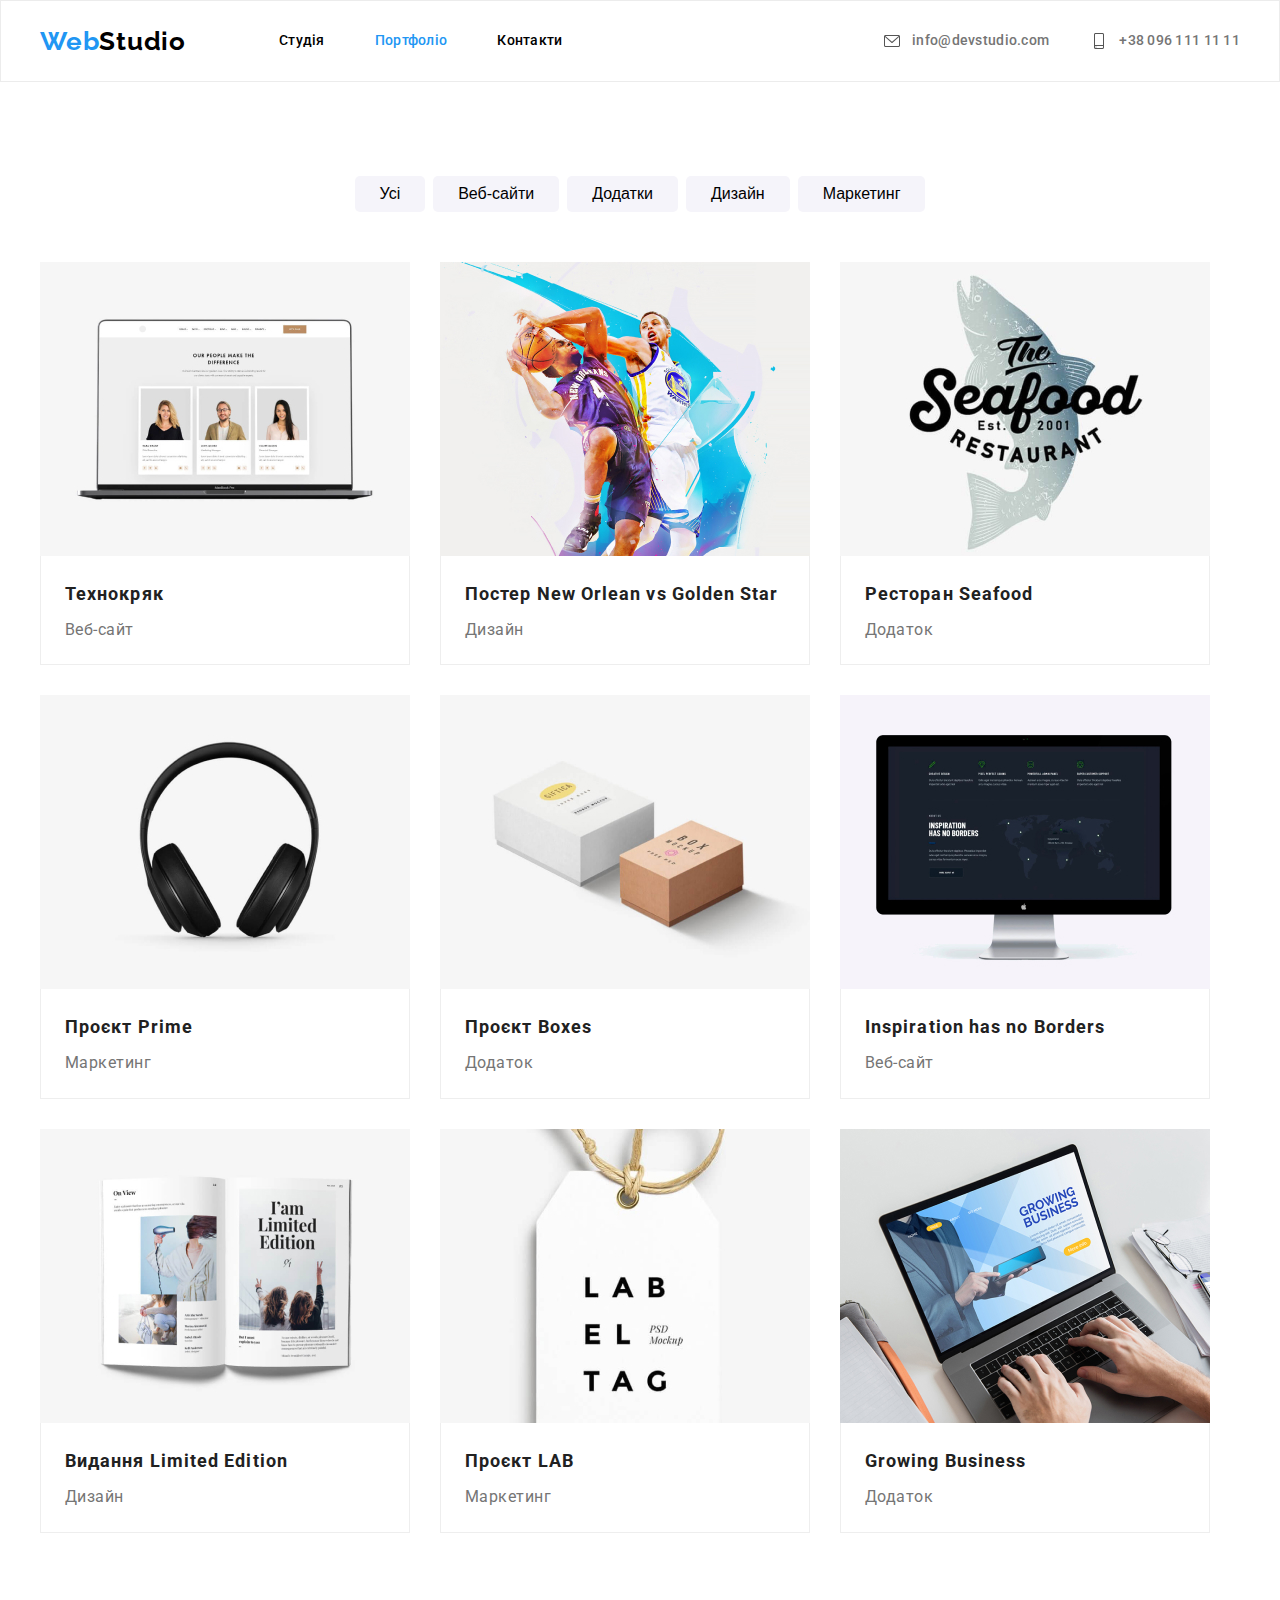
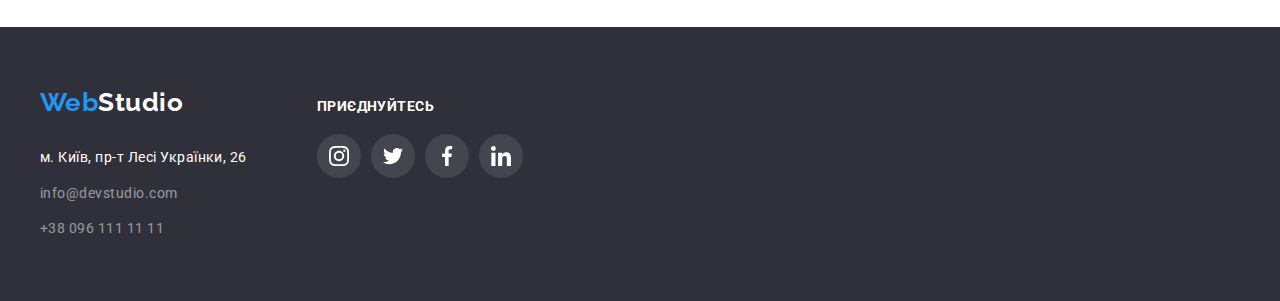
==== portfolio.html @ 11185744 "Initial commit" ====
<!DOCTYPE html>
<html lang="uk">
<head>
    <meta charset="UTF-8">
    <meta http-equiv="X-UA-Compatible" content="IE=edge">
    <meta name="viewport" content="width=device-width, initial-scale=1.0">
    <title>Portfolio</title>
    <link href="https://fonts.googleapis.com/css2?family=Roboto:wght@400;500;700;900&display=swap" rel="stylesheet">
    <link href="https://fonts.googleapis.com/css2?family=Raleway:wght@700&display=swap" rel="stylesheet">
    <link rel="stylesheet" href="https://cdnjs.cloudflare.com/ajax/libs/modern-normalize/1.1.0/modern-normalize.min.css" integrity="sha512-wpPYUAdjBVSE4KJnH1VR1HeZfpl1ub8YT/NKx4PuQ5NmX2tKuGu6U/JRp5y+Y8XG2tV+wKQpNHVUX03MfMFn9Q==" crossorigin="anonymous" referrerpolicy="no-referrer" />
    <link rel="stylesheet" href="styles/style1.css">
</head>
<body>
    <header>
        <div class="container">
            <nav>
                <a class="logo" href="index.html"><span>Web</span>Studio</a>
                <ul class="menu">
                    <li><a href="./index.html">Студія</a></li>
                    <li><a href="./portfolio.html" class="st">Портфоліо</a></li>
                    <li><a href="">Контакти</a></li>
                </ul>
            </nav>
                <ul class="address">
                    <li><a class="info" href="mailto:info@devstudio.com"><svg>
                        <use href="./imeges/page1/sprite.svg#icon-a1"></use>
                    </svg>info@devstudio.com</a></li>
                    <li><a class="info" href="tel:+380961111111"><svg>
                        <use href="./imeges/page1/sprite.svg#icon-a2"></use>
                    </svg>+38 096 111 11 11</a></li>
                </ul>
        </div>
    </header>
    <main>
        <section>
            <div class="container">
                <ul class="button">
                    <li><button type="button" class="but">Усі</button></li>
                    <li><button type="button" class="but">Веб-сайти</button></li>
                    <li><button type="button" class="but">Додатки</button></li>
                    <li><button type="button" class="but">Дизайн</button></li>
                    <li><button type="button" class="but">Маркетинг</button></li>
                </ul>

                <ul class="img">
                    <li>
                        <a href="">
                            <img src="./imeges/page2/img1.jpg" alt="" width="360">
                            <div>
                                <h3>Технокряк</h3>
                                <p>Веб-сайт</p>
                            </div>
                        </a>
                    </li>
                    <li>
                        <a href="">
                            <img src="./imeges/page2/img2.jpg" alt="" width="360">
                            <div>
                                <h3>Постер New Orlean vs Golden Star</h3>
                                <p>Дизайн</p>
                            </div>
                        </a>
                    </li>
                    <li>
                        <a href="">
                            <img src="./imeges/page2/img3.jpg" alt="" width="360">
                            <div>
                                <h3>Ресторан Seafood</h3>
                                <p>Додаток</p>
                            </div>
                        </a>
                    </li>
                    <li>
                        <a href="">
                            <img src="./imeges/page2/img4.jpg" alt="" width="360">
                            <div>
                                <h3>Проєкт Prime</h3>
                                <p>Маркетинг</p>
                            </div>
                        </a>
                    </li>
                    <li>
                        <a href="">
                            <img src="./imeges/page2/img5.jpg" alt="" width="360">
                            <div>
                                <h3>Проєкт Boxes</h3>
                                <p>Додаток</p>
                            </div>
                        </a>
                    </li>
                    <li>
                        <a href="">
                            <img src="./imeges/page2/img6.jpg" alt="" width="360">
                            <div>
                                <h3>Inspiration has no Borders</h3>
                                <p>Веб-сайт</p>
                            </div>
                        </a>
                    </li>
                    <li>
                        <a href="">
                            <img src="./imeges/page2/img7.jpg" alt="" width="360">
                            <div>
                                <h3>Видання Limited Edition</h3>
                                <p>Дизайн</p>
                            </div>
                        </a>
                    </li>
                    <li>
                        <a href="">
                            <img src="./imeges/page2/img8.jpg" alt="" width="360">
                            <div>
                                <h3>Проєкт LAB</h3>
                                <p>Маркетинг</p>
                            </div>
                        </a>
                    </li>
                    <li>
                        <a href="">
                            <img src="./imeges/page2/img9.jpg" alt="" width="360">
                            <div>
                                <h3>Growing Business</h3>
                                <p>Додаток</p>
                            </div>
                        </a>
                    </li>
                </ul>
            </div>
        </section>
    </main>
    <footer>
        <div class="container section_foot">
                <div class="foot">
                    <a class="logo1" href=""><span>Web</span>Studio</a>
                    <address class="address1">
                        <ul>
                            <li><a class="a" href="" target="_blank" rel="noopener noreferrer">м. Київ, пр-т Лесі Українки, 26</a></li>
                            <li><a href="mailto:info@devstudio.com">info@devstudio.com</a></li>
                            <li><a href="tel:+380961111111">+38 096 111 11 11</a></li>
                        </ul>
                    </address>
                </div>
                <div class="div">
                    <h3>приєднуйтесь</h3>
                    <ul>
                        <li>
                            <a href="">
                                <svg width="20" height="20">
                                    <use href="./imeges/page1/sprite1.svg#icon-instagram"></use>
                                </svg>
                            </a>
                        </li>
                        <li>
                            <a href="">
                                <svg width="20" height="20">
                                    <use href="./imeges/page1/sprite1.svg#icon-twitter"></use>
                                </svg>
                            </a>
                        </li>
                        <li>
                            <a href="">
                                <svg width="20" height="20">
                                    <use href="./imeges/page1/sprite1.svg#icon-facebook"></use>
                                </svg>
                            </a>
                        </li>
                        <li>
                            <a href="">
                                <svg width="20" height="20">
                                    <use href="./imeges/page1/sprite1.svg#icon-linkedin"></use>
                                </svg>
                            </a>
                        </li>
                    </ul>
                </div>
        </div>
    </footer>
</body>
</html>
---- styles/style1.css ----
:root{
    --main-color: #2196F3;
    --text-color: black;
    --ph-color: #757575;
    --bg-color: #2F303A;
    --text-color-2: white;
    --title-color: #212121;
    --but-color: #F5F4FA;
    --svg-color: #555555;
}
body {
    margin: 0;
    font-family: 'Roboto', sans-serif;
    letter-spacing: 0.03em;
}

.container {
    width: 1200px;
    padding-left: 15px;
    padding-right: 15px;
    margin: 0 auto;
}

.logo {
    text-decoration: none;
    font-family: 'Raleway';
    font-weight: 700;
    font-size: 26px;
    line-height: 1.19;
    letter-spacing: 0.03em;
}

.logo span {
    color: var(--main-color);
}

.menu {
    list-style-type: none;
    padding: 0;
    margin: 0;
    margin-left: 93px;
    display: flex;
    gap: 50px;
}

/* .menu li {
    display: inline-block;
    margin: 10px 20px;
    font-weight: bold;
} */

.menu a {
    display: block;
    font-weight: 500;
    font-size: 14px;
    line-height: 1.14;
    letter-spacing: 0.02em;
    padding: 32px 0;
}

header {
    border: 1px solid #ECECEC;
}

header .container {
    display: flex;
    justify-content: space-between;
}

header a {
    text-decoration: none;
    color: var(--text-color);
    transition: all 0.3s ease;
}
.st{
    color: var(--main-color);
}
header a:hover,
header a:focus {
    color: var(--main-color);
    fill: var(--main-color);
}

nav {
    display: flex;
    align-items: center;
}

.info {
    display: flex;
    align-items: center;
    font-weight: 500;
    font-size: 14px;
    line-height: 1.14;
    letter-spacing: 0.02em;
    color: var(--ph-color);
    fill: var(--svg-color);
}

.info svg {
    width: 20px;
    height: 16px;
    margin-right: 10px;
}
.address{
    list-style-type: none;
    padding: 0;
    display: flex;
    gap: 40px;
    margin: 0;
    align-items: center;
}
/* .address li {
    display: inline-block;
    margin: 0 20px;
} */
section{
    padding: 94px 0;
}
.button {
    display: flex;
    align-items: center;
    justify-content: center;
    gap: 8px;
    margin: 0;
    padding: 0;
    margin-bottom: 50px;
}

.button li {
    list-style-type: none;
}

.but {
    padding: 5px 25px;
    border: 0;
    background: var(--but-color);
    border-radius: 5px;
    color: var(--text-color);
    font-weight: 500;
    font-size: 16px;
    line-height: 1.6;
    transition: all .5s ease;
}

.but:hover,
.but:focus {
    background-color: var(--main-color);
    color: var(--text-color-2);
    box-shadow: 0 0 10px rgba(0, 0, 0, 0.5);
}



.img {
    /* display: grid;
    grid-template-columns: repeat(3, 360px);
    grid-gap: 50px;
    padding: 0;
    margin: auto;
    width: 1180px; */
    display: flex;
    flex-wrap: wrap;
    gap: 30px;
    margin: 0;
    padding: 0;
}
.img div{
    border-left: 1px solid #EEEEEE;
    border-bottom: 1px solid #EEEEEE;
    border-right: 1px solid #EEEEEE;
    padding: 20px 24px;
}
.img h3 {
    font-weight: 700;
    font-size: 18px;
    line-height: 2;
    letter-spacing: 0.06em;
    color: var(--title-color);
    margin: 0;
    margin-bottom: 4px;
}

.img p {
    font-weight: 400;
    font-size: 16px;
    line-height: 1.8;
    letter-spacing: 0.03em;
    color: var(--ph-color);
    margin: 0;
}
.img a{
    text-decoration: none;
    transition: all .5s ease;
    display: block;
}
.img img{
    display: block;
    max-width: 100%;
    height: auto;
    width: 100%;
}
.img li {
    /* width: 360px;
    height: 420px;
    box-shadow: 0 0 10px rgba(0, 0, 0, 0.5); */
    list-style-type: none;
}

.img a:hover,
.img a:focus{
    box-shadow: 0px 1px 1px rgba(0, 0, 0, 0.12), 0px 4px 4px rgba(0, 0, 0, 0.06), 1px 4px 6px rgba(0, 0, 0, 0.16);
}



footer {
    background-color: var(--bg-color);
    padding: 60px 0;
}
.section_foot {
    display: flex;
    align-items: baseline;
}
/* .foot {
    height: 252px;
    display: flex;
    align-items: center;
    gap: 70px;
    margin-left: 200px;
} */
.address1{
    margin: 0;
    margin-top: 28px;
}
.address1 a {
    text-decoration: none;
    font-style: normal;
    font-weight: 400;
    font-size: 14px;
    line-height: 1.7;
    color: var(--text-color-2);
    opacity: 0.5;
    transition: all 0.3s ease;
}
.address1 a:hover,
.address1 a:focus{
    color: var(--main-color);
    opacity: 1;
}
.address1 li:first-of-type{
    margin-bottom: 12px;
}
.address1 li:nth-of-type(2){
    margin-bottom: 12px;
}

.address1 .a {
    opacity: 1;
}

.logo1 {
    text-decoration: none;
    font-family: 'Raleway';
    font-weight: 700;
    font-size: 26px;
    line-height: 1.19;
    color: var(--text-color-2);
}

.logo1 span {
    color: var(--main-color);
}

.foot ul {
    padding: 0;
    margin: 0;
}

.foot li {
    list-style-type: none;
}

.foot h3 {
    font-weight: 700;
    font-size: 14px;
    line-height: 1.14;
    letter-spacing: 0.03em;
    text-transform: uppercase;
    color: var(--text-color-2);
}

.div h3 {
    font-family: 'Roboto';
    font-style: normal;
    font-weight: 700;
    font-size: 14px;
    line-height: 16px;
    letter-spacing: 0.03em;
    text-transform: uppercase;
    color: var(--text-color-2);
    margin: 0;
    margin-bottom: 20px;
}

.div ul {
    display: flex;
    flex-direction: row;
    align-items: flex-start;
    gap: 10px;
    margin: 0;
    padding: 0;
}

.div li {
    display: flex;
}

.div a {
    width: 44px;
    height: 44px;
    /* fill: rgba(255, 255, 255, 0.1); */
    fill: var(--text-color-2);
    background-color: rgba(255, 255, 255, 0.1);
    border-radius: 50%;
    transition: all .3s ease;
    display: flex;
    align-items: center;
    justify-content: center;
}

.div a:hover,
.div a:focus {
    background-color: var(--main-color);
}
.div{
    margin-left: 70px;
}
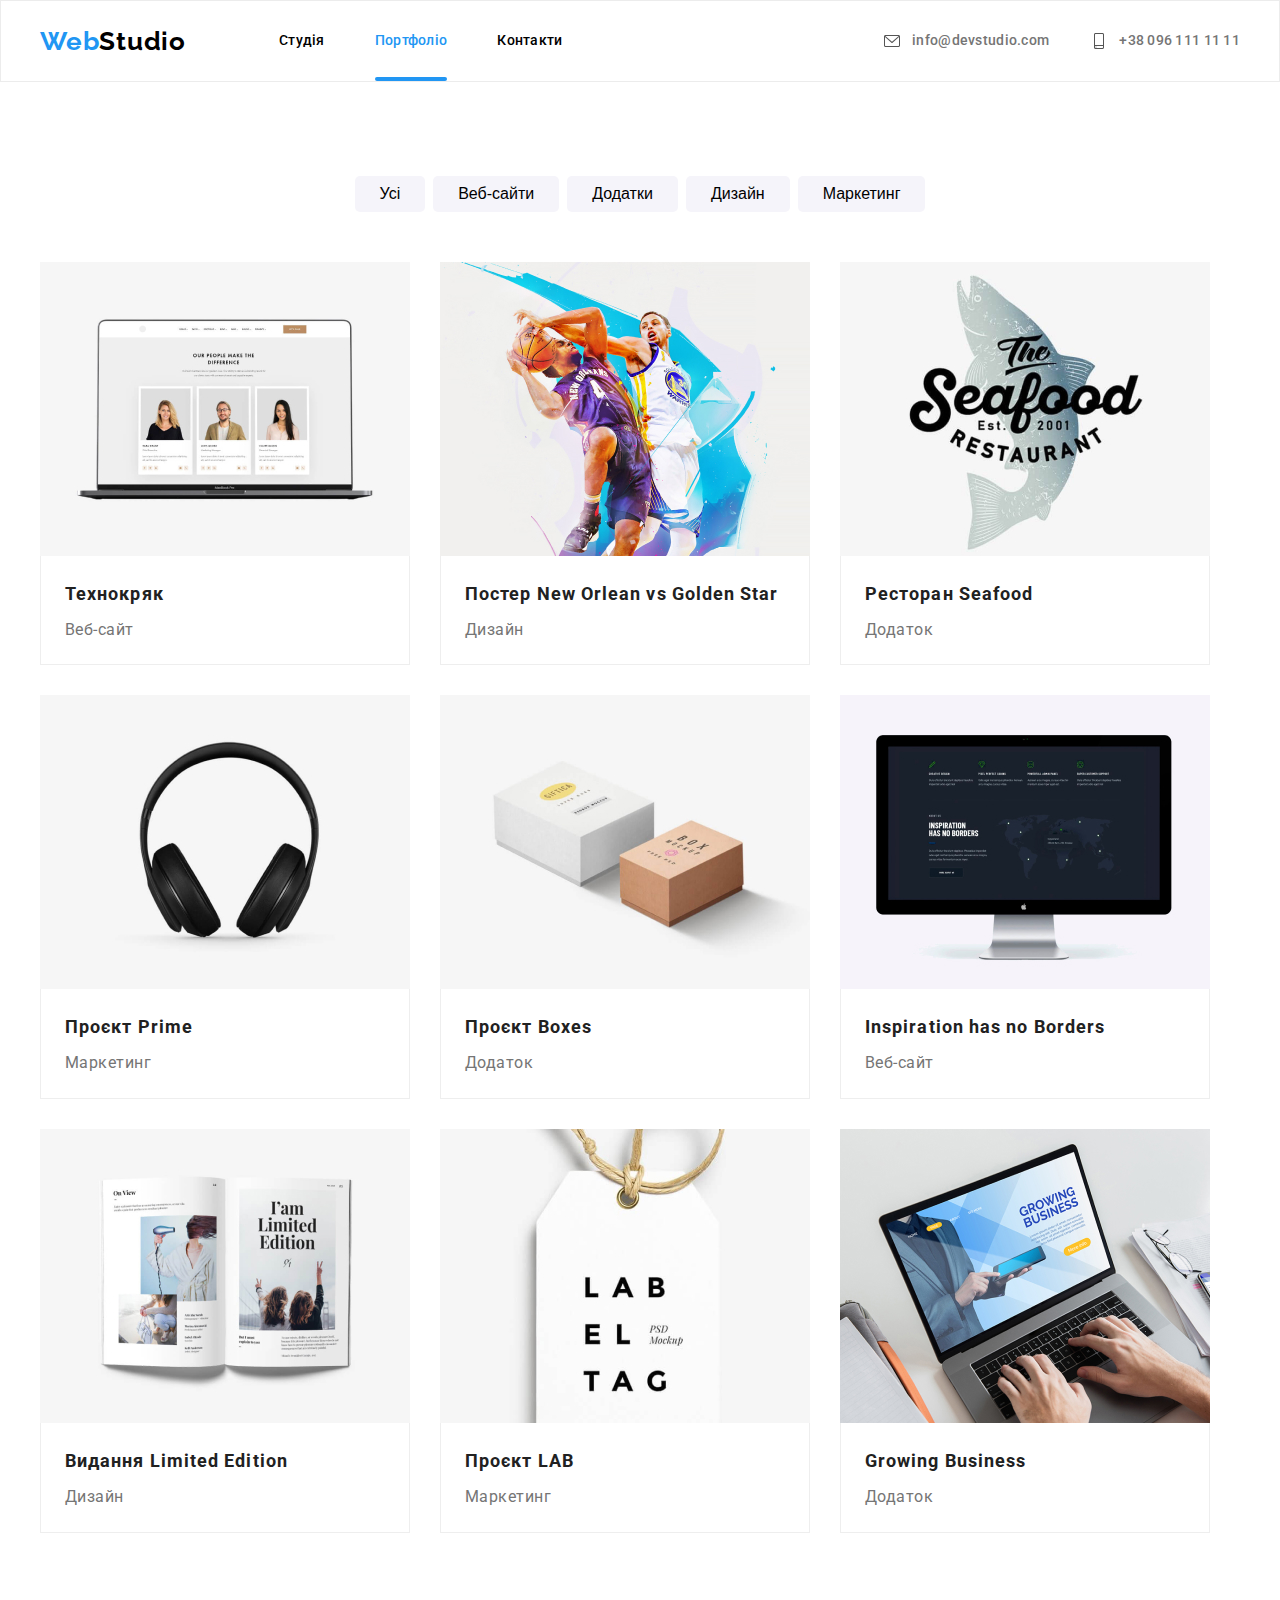
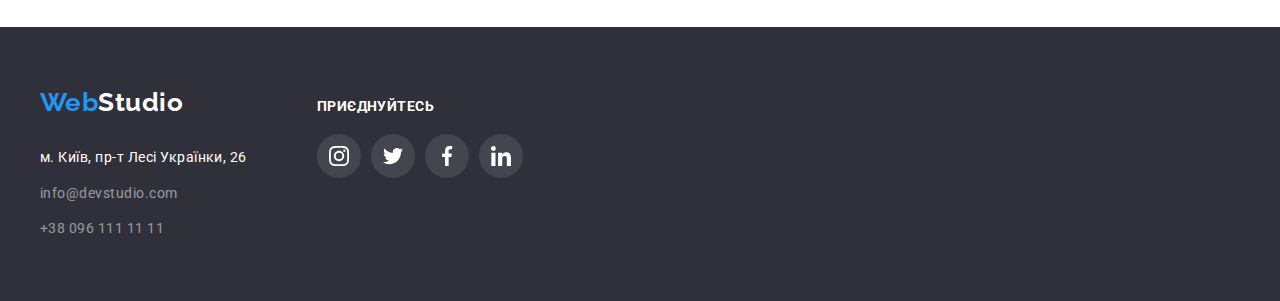
==== commit 77956d77: "дз5" ====
--- a/portfolio.html
+++ b/portfolio.html
@@ -1,5 +1,6 @@
 <!DOCTYPE html>
 <html lang="uk">
+
 <head>
     <meta charset="UTF-8">
     <meta http-equiv="X-UA-Compatible" content="IE=edge">
@@ -7,9 +8,12 @@
     <title>Portfolio</title>
     <link href="https://fonts.googleapis.com/css2?family=Roboto:wght@400;500;700;900&display=swap" rel="stylesheet">
     <link href="https://fonts.googleapis.com/css2?family=Raleway:wght@700&display=swap" rel="stylesheet">
-    <link rel="stylesheet" href="https://cdnjs.cloudflare.com/ajax/libs/modern-normalize/1.1.0/modern-normalize.min.css" integrity="sha512-wpPYUAdjBVSE4KJnH1VR1HeZfpl1ub8YT/NKx4PuQ5NmX2tKuGu6U/JRp5y+Y8XG2tV+wKQpNHVUX03MfMFn9Q==" crossorigin="anonymous" referrerpolicy="no-referrer" />
+    <link rel="stylesheet" href="https://cdnjs.cloudflare.com/ajax/libs/modern-normalize/1.1.0/modern-normalize.min.css"
+        integrity="sha512-wpPYUAdjBVSE4KJnH1VR1HeZfpl1ub8YT/NKx4PuQ5NmX2tKuGu6U/JRp5y+Y8XG2tV+wKQpNHVUX03MfMFn9Q=="
+        crossorigin="anonymous" referrerpolicy="no-referrer" />
     <link rel="stylesheet" href="styles/style1.css">
 </head>
+
 <body>
     <header>
         <div class="container">
@@ -21,14 +25,14 @@
                     <li><a href="">Контакти</a></li>
                 </ul>
             </nav>
-                <ul class="address">
-                    <li><a class="info" href="mailto:info@devstudio.com"><svg>
-                        <use href="./imeges/page1/sprite.svg#icon-a1"></use>
-                    </svg>info@devstudio.com</a></li>
-                    <li><a class="info" href="tel:+380961111111"><svg>
-                        <use href="./imeges/page1/sprite.svg#icon-a2"></use>
-                    </svg>+38 096 111 11 11</a></li>
-                </ul>
+            <ul class="address">
+                <li><a class="info" href="mailto:info@devstudio.com"><svg>
+                            <use href="./imeges/page1/sprite.svg#icon-a1"></use>
+                        </svg>info@devstudio.com</a></li>
+                <li><a class="info" href="tel:+380961111111"><svg>
+                            <use href="./imeges/page1/sprite.svg#icon-a2"></use>
+                        </svg>+38 096 111 11 11</a></li>
+            </ul>
         </div>
     </header>
     <main>
@@ -45,8 +49,13 @@
                 <ul class="img">
                     <li>
                         <a href="">
-                            <img src="./imeges/page2/img1.jpg" alt="" width="360">
-                            <div>
+                            <div class="div2">
+                                <img src="./imeges/page2/img1.jpg" alt="" width="360">
+                                <p>Ресурс пропонує комплексні пропозиції з різним рівнем функціоналу та сервісів. Все це
+                                    дозволить відвідувачу отримати вичерпні відомості про компанію чи приватну особу.
+                                </p>
+                            </div>
+                            <div class="div1">
                                 <h3>Технокряк</h3>
                                 <p>Веб-сайт</p>
                             </div>
@@ -54,8 +63,13 @@
                     </li>
                     <li>
                         <a href="">
-                            <img src="./imeges/page2/img2.jpg" alt="" width="360">
-                            <div>
+                            <div class="div2">
+                                <img src="./imeges/page2/img2.jpg" alt="" width="360">
+                                <p>Ресурс пропонує комплексні пропозиції з різним рівнем функціоналу та сервісів. Все це
+                                    дозволить відвідувачу отримати вичерпні відомості про компанію чи приватну особу.
+                                </p>
+                            </div>
+                            <div class="div1">
                                 <h3>Постер New Orlean vs Golden Star</h3>
                                 <p>Дизайн</p>
                             </div>
@@ -63,8 +77,13 @@
                     </li>
                     <li>
                         <a href="">
-                            <img src="./imeges/page2/img3.jpg" alt="" width="360">
-                            <div>
+                            <div class="div2">
+                                <img src="./imeges/page2/img3.jpg" alt="" width="360">
+                                <p>Ресурс пропонує комплексні пропозиції з різним рівнем функціоналу та сервісів. Все це
+                                    дозволить відвідувачу отримати вичерпні відомості про компанію чи приватну особу.
+                                </p>
+                            </div>
+                            <div class="div1">
                                 <h3>Ресторан Seafood</h3>
                                 <p>Додаток</p>
                             </div>
@@ -72,8 +91,13 @@
                     </li>
                     <li>
                         <a href="">
-                            <img src="./imeges/page2/img4.jpg" alt="" width="360">
-                            <div>
+                            <div class="div2">
+                                <img src="./imeges/page2/img4.jpg" alt="" width="360">
+                                <p>Ресурс пропонує комплексні пропозиції з різним рівнем функціоналу та сервісів. Все це
+                                    дозволить відвідувачу отримати вичерпні відомості про компанію чи приватну особу.
+                                </p>
+                            </div>
+                            <div class="div1">
                                 <h3>Проєкт Prime</h3>
                                 <p>Маркетинг</p>
                             </div>
@@ -81,8 +105,13 @@
                     </li>
                     <li>
                         <a href="">
-                            <img src="./imeges/page2/img5.jpg" alt="" width="360">
-                            <div>
+                            <div class="div2">
+                                <img src="./imeges/page2/img5.jpg" alt="" width="360">
+                                <p>Ресурс пропонує комплексні пропозиції з різним рівнем функціоналу та сервісів. Все це
+                                    дозволить відвідувачу отримати вичерпні відомості про компанію чи приватну особу.
+                                </p>
+                            </div>
+                            <div class="div1">
                                 <h3>Проєкт Boxes</h3>
                                 <p>Додаток</p>
                             </div>
@@ -90,8 +119,13 @@
                     </li>
                     <li>
                         <a href="">
-                            <img src="./imeges/page2/img6.jpg" alt="" width="360">
-                            <div>
+                            <div class="div2">
+                                <img src="./imeges/page2/img6.jpg" alt="" width="360">
+                                <p>Ресурс пропонує комплексні пропозиції з різним рівнем функціоналу та сервісів. Все це
+                                    дозволить відвідувачу отримати вичерпні відомості про компанію чи приватну особу.
+                                </p>
+                            </div>
+                            <div class="div1">
                                 <h3>Inspiration has no Borders</h3>
                                 <p>Веб-сайт</p>
                             </div>
@@ -99,8 +133,13 @@
                     </li>
                     <li>
                         <a href="">
-                            <img src="./imeges/page2/img7.jpg" alt="" width="360">
-                            <div>
+                            <div class="div2">
+                                <img src="./imeges/page2/img7.jpg" alt="" width="360">
+                                <p>Ресурс пропонує комплексні пропозиції з різним рівнем функціоналу та сервісів. Все це
+                                    дозволить відвідувачу отримати вичерпні відомості про компанію чи приватну особу.
+                                </p>
+                            </div>
+                            <div class="div1">
                                 <h3>Видання Limited Edition</h3>
                                 <p>Дизайн</p>
                             </div>
@@ -108,8 +147,13 @@
                     </li>
                     <li>
                         <a href="">
-                            <img src="./imeges/page2/img8.jpg" alt="" width="360">
-                            <div>
+                            <div class="div2">
+                                <img src="./imeges/page2/img8.jpg" alt="" width="360">
+                                <p>Ресурс пропонує комплексні пропозиції з різним рівнем функціоналу та сервісів. Все це
+                                    дозволить відвідувачу отримати вичерпні відомості про компанію чи приватну особу.
+                                </p>
+                            </div>
+                            <div class="div1">
                                 <h3>Проєкт LAB</h3>
                                 <p>Маркетинг</p>
                             </div>
@@ -117,8 +161,13 @@
                     </li>
                     <li>
                         <a href="">
-                            <img src="./imeges/page2/img9.jpg" alt="" width="360">
-                            <div>
+                            <div class="div2">
+                                <img src="./imeges/page2/img9.jpg" alt="" width="360">
+                                <p>Ресурс пропонує комплексні пропозиції з різним рівнем функціоналу та сервісів. Все це
+                                    дозволить відвідувачу отримати вичерпні відомості про компанію чи приватну особу.
+                                </p>
+                            </div>
+                            <div class="div1">
                                 <h3>Growing Business</h3>
                                 <p>Додаток</p>
                             </div>
@@ -130,50 +179,52 @@
     </main>
     <footer>
         <div class="container section_foot">
-                <div class="foot">
-                    <a class="logo1" href=""><span>Web</span>Studio</a>
-                    <address class="address1">
-                        <ul>
-                            <li><a class="a" href="" target="_blank" rel="noopener noreferrer">м. Київ, пр-т Лесі Українки, 26</a></li>
-                            <li><a href="mailto:info@devstudio.com">info@devstudio.com</a></li>
-                            <li><a href="tel:+380961111111">+38 096 111 11 11</a></li>
-                        </ul>
-                    </address>
-                </div>
-                <div class="div">
-                    <h3>приєднуйтесь</h3>
+            <div class="foot">
+                <a class="logo1" href=""><span>Web</span>Studio</a>
+                <address class="address1">
                     <ul>
-                        <li>
-                            <a href="">
-                                <svg width="20" height="20">
-                                    <use href="./imeges/page1/sprite1.svg#icon-instagram"></use>
-                                </svg>
-                            </a>
-                        </li>
-                        <li>
-                            <a href="">
-                                <svg width="20" height="20">
-                                    <use href="./imeges/page1/sprite1.svg#icon-twitter"></use>
-                                </svg>
-                            </a>
-                        </li>
-                        <li>
-                            <a href="">
-                                <svg width="20" height="20">
-                                    <use href="./imeges/page1/sprite1.svg#icon-facebook"></use>
-                                </svg>
-                            </a>
-                        </li>
-                        <li>
-                            <a href="">
-                                <svg width="20" height="20">
-                                    <use href="./imeges/page1/sprite1.svg#icon-linkedin"></use>
-                                </svg>
-                            </a>
-                        </li>
+                        <li><a class="a" href="" target="_blank" rel="noopener noreferrer">м. Київ, пр-т Лесі Українки,
+                                26</a></li>
+                        <li><a href="mailto:info@devstudio.com">info@devstudio.com</a></li>
+                        <li><a href="tel:+380961111111">+38 096 111 11 11</a></li>
                     </ul>
-                </div>
+                </address>
+            </div>
+            <div class="div">
+                <h3>приєднуйтесь</h3>
+                <ul>
+                    <li>
+                        <a href="">
+                            <svg width="20" height="20">
+                                <use href="./imeges/page1/sprite1.svg#icon-instagram"></use>
+                            </svg>
+                        </a>
+                    </li>
+                    <li>
+                        <a href="">
+                            <svg width="20" height="20">
+                                <use href="./imeges/page1/sprite1.svg#icon-twitter"></use>
+                            </svg>
+                        </a>
+                    </li>
+                    <li>
+                        <a href="">
+                            <svg width="20" height="20">
+                                <use href="./imeges/page1/sprite1.svg#icon-facebook"></use>
+                            </svg>
+                        </a>
+                    </li>
+                    <li>
+                        <a href="">
+                            <svg width="20" height="20">
+                                <use href="./imeges/page1/sprite1.svg#icon-linkedin"></use>
+                            </svg>
+                        </a>
+                    </li>
+                </ul>
+            </div>
         </div>
     </footer>
 </body>
+
 </html>--- a/styles/style1.css
+++ b/styles/style1.css
@@ -56,6 +56,23 @@
     line-height: 1.14;
     letter-spacing: 0.02em;
     padding: 32px 0;
+    position: relative;
+}
+.menu a::after{
+    content: "";
+    position: absolute;
+    height: 4px;
+    width: 100%;
+    bottom: 0;
+    left: 0;
+    background: var(--main-color);
+    border-radius: 2px;
+    transform: scaleX(0);
+    transition: 250ms;
+}
+.menu a:hover::after,
+.menu a:focus::after{
+    transform: scaleX(1);
 }
 
 header {
@@ -72,8 +89,20 @@
     color: var(--text-color);
     transition: all 0.3s ease;
 }
-.st{
-    color: var(--main-color);
+.menu .st{
+    color: var(--main-color);
+    position: relative;
+}
+.menu .st::after{
+    content: "";
+    position: absolute;
+    height: 4px;
+    width: 100%;
+    bottom: 0;
+    left: 0;
+    background: var(--main-color);
+    border-radius: 2px;
+    transform: scaleX(1);
 }
 header a:hover,
 header a:focus {
@@ -165,13 +194,39 @@
     margin: 0;
     padding: 0;
 }
-.img div{
+.div2{
+    position: relative;
+    overflow: hidden;
+}
+.img a:hover .div2 p,
+.img a:focus .div2 p{
+    transform: translateY(0);
+}
+.div2 p{
+    position: absolute;
+    top: 0;
+    font-family: 'Roboto';
+font-style: normal;
+font-weight: 400;
+font-size: 18px;
+line-height: 1.5;
+/* or 156% */
+margin: 0;
+padding: 63px 24px;
+letter-spacing: 0.03em;
+background: rgba(33, 150, 243, 0.9);
+color: var(--text-color-2);
+height: 100%;
+transform: translateY(101%);
+transition: 250ms cubic-bezier(0.4, 0, 0.2, 1);
+}
+.div1{
     border-left: 1px solid #EEEEEE;
     border-bottom: 1px solid #EEEEEE;
     border-right: 1px solid #EEEEEE;
     padding: 20px 24px;
 }
-.img h3 {
+.div1 h3 {
     font-weight: 700;
     font-size: 18px;
     line-height: 2;
@@ -181,7 +236,7 @@
     margin-bottom: 4px;
 }
 
-.img p {
+.div1 p {
     font-weight: 400;
     font-size: 16px;
     line-height: 1.8;
@@ -335,4 +390,4 @@
 }
 .div{
     margin-left: 70px;
-}+}
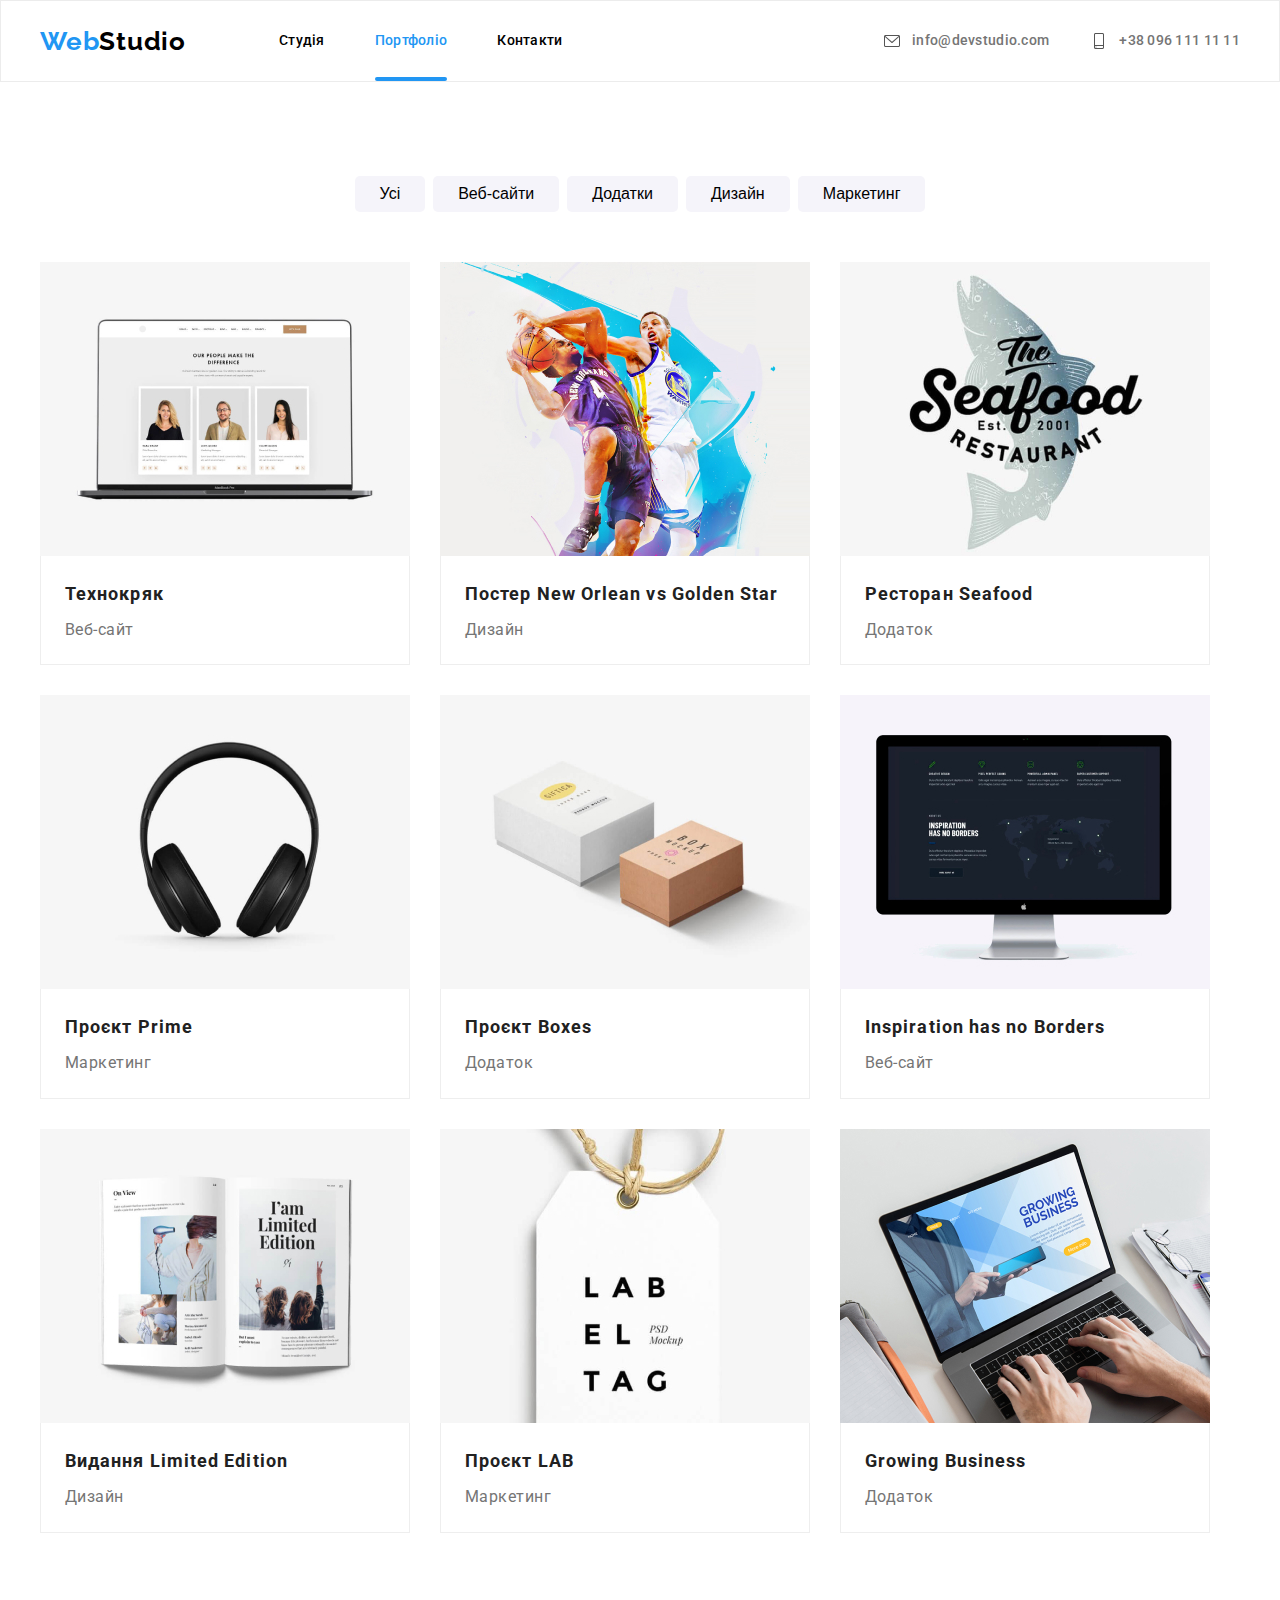
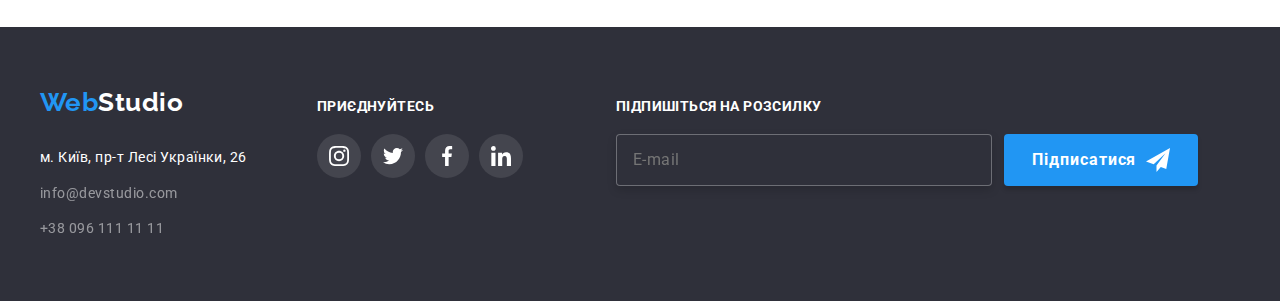
==== commit 862999c8: "дз5" ====
--- a/portfolio.html
+++ b/portfolio.html
@@ -223,6 +223,20 @@
                     </li>
                 </ul>
             </div>
+            <div class="form">
+                <form>
+                    <h3>Підпишіться на розсилку</h3>
+                    <div>
+                        <input type="email" class="email" name="user_email" placeholder="E-mail" required>
+                        <button type="submit">
+                            Підписатися
+                            <svg width="24" height="24">
+                                <use href="./imeges/page1/sprite5.svg#icon-icon-send"></use>
+                            </svg>
+                        </button>
+                    </div>
+                </form>
+            </div>
         </div>
     </footer>
 </body>
--- a/styles/style1.css
+++ b/styles/style1.css
@@ -58,22 +58,7 @@
     padding: 32px 0;
     position: relative;
 }
-.menu a::after{
-    content: "";
-    position: absolute;
-    height: 4px;
-    width: 100%;
-    bottom: 0;
-    left: 0;
-    background: var(--main-color);
-    border-radius: 2px;
-    transform: scaleX(0);
-    transition: 250ms;
-}
-.menu a:hover::after,
-.menu a:focus::after{
-    transform: scaleX(1);
-}
+
 
 header {
     border: 1px solid #ECECEC;
@@ -87,7 +72,8 @@
 header a {
     text-decoration: none;
     color: var(--text-color);
-    transition: all 0.3s ease;
+    transition: color 250ms cubic-bezier(0.4, 0, 0.2, 1),
+    fill 250ms cubic-bezier(0.4, 0, 0.2, 1);
 }
 .menu .st{
     color: var(--main-color);
@@ -169,7 +155,9 @@
     font-weight: 500;
     font-size: 16px;
     line-height: 1.6;
-    transition: all .5s ease;
+    transition: background-color 250ms cubic-bezier(0.4, 0, 0.2, 1),
+    color 250ms cubic-bezier(0.4, 0, 0.2, 1),
+    box-shadow 250ms cubic-bezier(0.4, 0, 0.2, 1);
 }
 
 .but:hover,
@@ -218,7 +206,7 @@
 color: var(--text-color-2);
 height: 100%;
 transform: translateY(101%);
-transition: 250ms cubic-bezier(0.4, 0, 0.2, 1);
+transition: transform 250ms cubic-bezier(0.4, 0, 0.2, 1);
 }
 .div1{
     border-left: 1px solid #EEEEEE;
@@ -246,8 +234,8 @@
 }
 .img a{
     text-decoration: none;
-    transition: all .5s ease;
     display: block;
+    transition: box-shadow 250ms cubic-bezier(0.4, 0, 0.2, 1);
 }
 .img img{
     display: block;
@@ -296,7 +284,8 @@
     line-height: 1.7;
     color: var(--text-color-2);
     opacity: 0.5;
-    transition: all 0.3s ease;
+    transition: color 250ms cubic-bezier(0.4, 0, 0.2, 1),
+    opacity 250ms cubic-bezier(0.4, 0, 0.2, 1);
 }
 .address1 a:hover,
 .address1 a:focus{
@@ -378,10 +367,10 @@
     fill: var(--text-color-2);
     background-color: rgba(255, 255, 255, 0.1);
     border-radius: 50%;
-    transition: all .3s ease;
     display: flex;
     align-items: center;
     justify-content: center;
+    transition: background-color 250ms cubic-bezier(0.4, 0, 0.2, 1);
 }
 
 .div a:hover,
@@ -391,3 +380,60 @@
 .div{
     margin-left: 70px;
 }
+.form {
+    margin-left: 93px;
+    display: flex;
+}
+
+.form div {
+    display: flex;
+    gap: 12px;
+}
+
+.form h3 {
+    font-family: 'Roboto';
+    font-style: normal;
+    font-weight: 700;
+    font-size: 14px;
+    line-height: 16px;
+    letter-spacing: 0.03em;
+    text-transform: uppercase;
+    color: var(--text-color-2);
+    margin: 0;
+    margin-bottom: 20px;
+}
+
+.email {
+    width: 358px;
+    padding: 15px 0;
+    padding-left: 16px;
+    border: 1px solid rgba(255, 255, 255, 0.3);
+    filter: drop-shadow(0px 4px 4px rgba(0, 0, 0, 0.15));
+    border-radius: 4px;
+    font-family: 'Roboto';
+    font-style: normal;
+    font-weight: 400;
+    font-size: 16px;
+    line-height: 20px;
+    letter-spacing: 0.03em;
+    color: rgba(255, 255, 255, 0.6);
+    background: var(--bg-color);
+}
+
+.form button {
+    padding: 10px 28px;
+    font-family: 'Roboto';
+    font-style: normal;
+    font-weight: 700;
+    font-size: 16px;
+    line-height: 30px;
+    display: flex;
+    align-items: center;
+    gap: 10px;
+    letter-spacing: 0.06em;
+    background: var(--main-color);
+    box-shadow: 0px 4px 4px rgba(0, 0, 0, 0.15);
+    border-radius: 4px;
+    color: var(--text-color-2);
+    border: 0;
+}